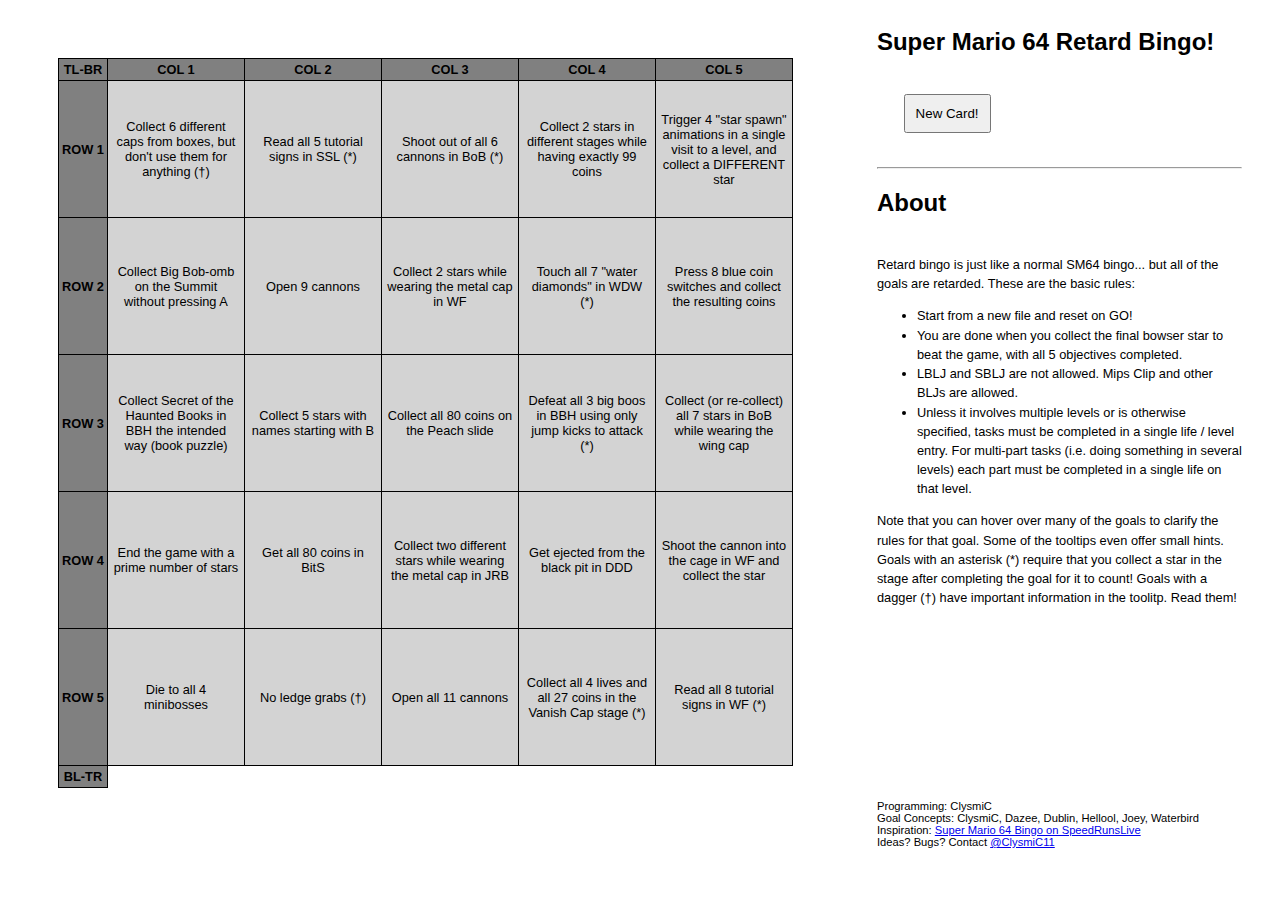
==== html/bingo/index.html @ fcc085b2 "updated. fixed some navigation bugs" ====
<!DOCTYPE html>
<html>
  <head>
    <meta charset="UTF-8">
    <title>SM64 Retard Bingo</title>

    <link rel="stylesheet" type="text/css" href="bingo.css">
    <link rel="stylesheet" type="text/css" href="jquery.qtip.min.css">
  </head>

  
  <body>
    <div id="mainDiv">
      <div id="cardPanel">
        <table>
          <tbody>
            <tr>
              <th id="tlbr">TL-BR</th>
              <th id="col1">COL 1</th>
              <th id="col2">COL 2</th>
              <th id="col3">COL 3</th>
              <th id="col4">COL 4</th>
              <th id="col5">COL 5</th>
            </tr>
            
            <tr>
              <th id="row1">ROW 1</th>
              <td id="0_0">A</td>
              <td id="0_1">B</td>
              <td id="0_2">C</td>
              <td id="0_3">D</td>
              <td id="0_4">E</td>
            </tr>
            
            <tr>
              <th id="row2">ROW 2</th>
              <td id="1_0">F</td>
              <td id="1_1">G</td>
              <td id="1_2">H</td>
              <td id="1_3">I</td>
              <td id="1_4">J</td>
            </tr>
            
            <tr>
              <th id="row3">ROW 3</th>
              <td id="2_0">K</td>
              <td id="2_1">L</td>
              <td id="2_2">M</td>
              <td id="2_3">N</td>
              <td id="2_4">O</td>
            </tr>

            <tr>
              <th id="row4">ROW 4</th>
              <td id="3_0">P</td>
              <td id="3_1">Q</td>
              <td id="3_2">R</td>
              <td id="3_3">S</td>
              <td id="3_4">T</td>
            </tr>

            <tr>
              <th id="row5">ROW 5</th>
              <td id="4_0">U</td>
              <td id="4_1">V</td>
              <td id="4_2">W</td>
              <td id="4_3">X</td>
              <td id="4_4">Y</td>
            </tr>

            <tr>
              <th id="bltr">BL-TR</th>
            </tr>
          </tbody>
        </table>
      </div>

      <div id="rightPanel">
        <h2>Super Mario 64 Retard Bingo!</h2>

        <br>

        <button id="newCardBtn">
          New Card!
        </button>

        <hr>

        <h2 id="aboutLabel">About</h2>

        <br>

        <div id="aboutText">

          Retard bingo is just like a normal SM64 bingo... but all of the goals are retarded. These are the basic rules:

          <ul>
            <li>Start from a new file and reset on GO!</li>
            <li>You are done when you collect the final bowser star to beat the game, with all 5 objectives completed.</li>
            <li>LBLJ and SBLJ are not allowed. Mips Clip and other BLJs are allowed.</li>
			<li>Unless it involves multiple levels or is otherwise specified, tasks must be completed in a single life / level entry. For multi-part tasks (i.e. doing something in several levels) each part must be completed in a single life on that level.</li>
          </ul>

          Note that you can hover over many of the goals to clarify the rules for that goal. Some of the tooltips even offer small hints. Goals with an asterisk (*) require that you collect a star in the stage after completing the goal for it to count! Goals with a dagger (&dagger;) have important information in the toolitp. Read them!
        </div>

        <div id="creditText">
          Programming: ClysmiC

          <br>

          Goal Concepts: ClysmiC, Dazee, Dublin, Hellool, Joey, Waterbird

          <br>

          Inspiration: <a href="http://www.speedrunslive.com/tools/sm64-bingo/">Super Mario 64 Bingo on SpeedRunsLive</a>

          <br>

          Ideas? Bugs? Contact <a href="https://twitter.com/ClysmiC11">@ClysmiC11</a>
        </div>
      </div>
    </div>

    <script src="jquery-3.1.1.min.js"></script>
    <script src="jquery.qtip.min.js"></script>
    <script src="seedrandom.js"></script>

	<script src="goals.js"></script>
	<script src="synergy.js"></script>
    <script src="bingo.js"></script>
  </body>
</html>
---- html/bingo/bingo.css ----
#mainDiv {
}

table {
	margin: 50px 80px 0px 50px;
	border-collapse: collapse;

	font-family: arial;
	font-size: 80%;
	text-align: center;
	text-wrap: break-word;
	cursor: pointer;

	/* unselectable text */
	-webkit-touch-callout: none;
	-webkit-user-select: none;
	-khtml-user-select: none;
	-moz-user-select: none;
	-ms-user-select: none;
	user-select: none;
}

tbody {
	float: left;
	display: table-row-group;
}

th {
	background-color: Gray;
	border: 1px solid black;
	padding: 3px;
}

td {
	display: table-cell;
	border: 1px solid black;
	padding: 5px;
	background-color: LightGray;
	visibility: hidden;
}

td:hover,
td.fakeHover {
	background-color: Gray;
}

td.greenCell {
	background-color: LightGreen;
}

td.greenCell:hover,
td.greenCell.fakeHover {
	background-color: Green;
}

td.redCell {
	background-color: LightCoral;
}
td.redCell:hover {
	background-color: Red;
}

#cardPanel {
	display: inline-block;
}
#rightPanel {
	display: inline-block;
	vertical-align: top;
	position: relative;
}

#newCardBtn {
	padding: 10px;
	margin-left: 2em;
	margin-bottom: 2em;
}

h2 {
	font-family: arial;
	font-size: 150%;
}

#aboutText {
	font-size: 80%;
	font-family: arial;
	line-height: 1.5em;
}

#creditText {
	font-size: 70%;
	font-family: arial;
	position: absolute;
	bottom: 0px;
}
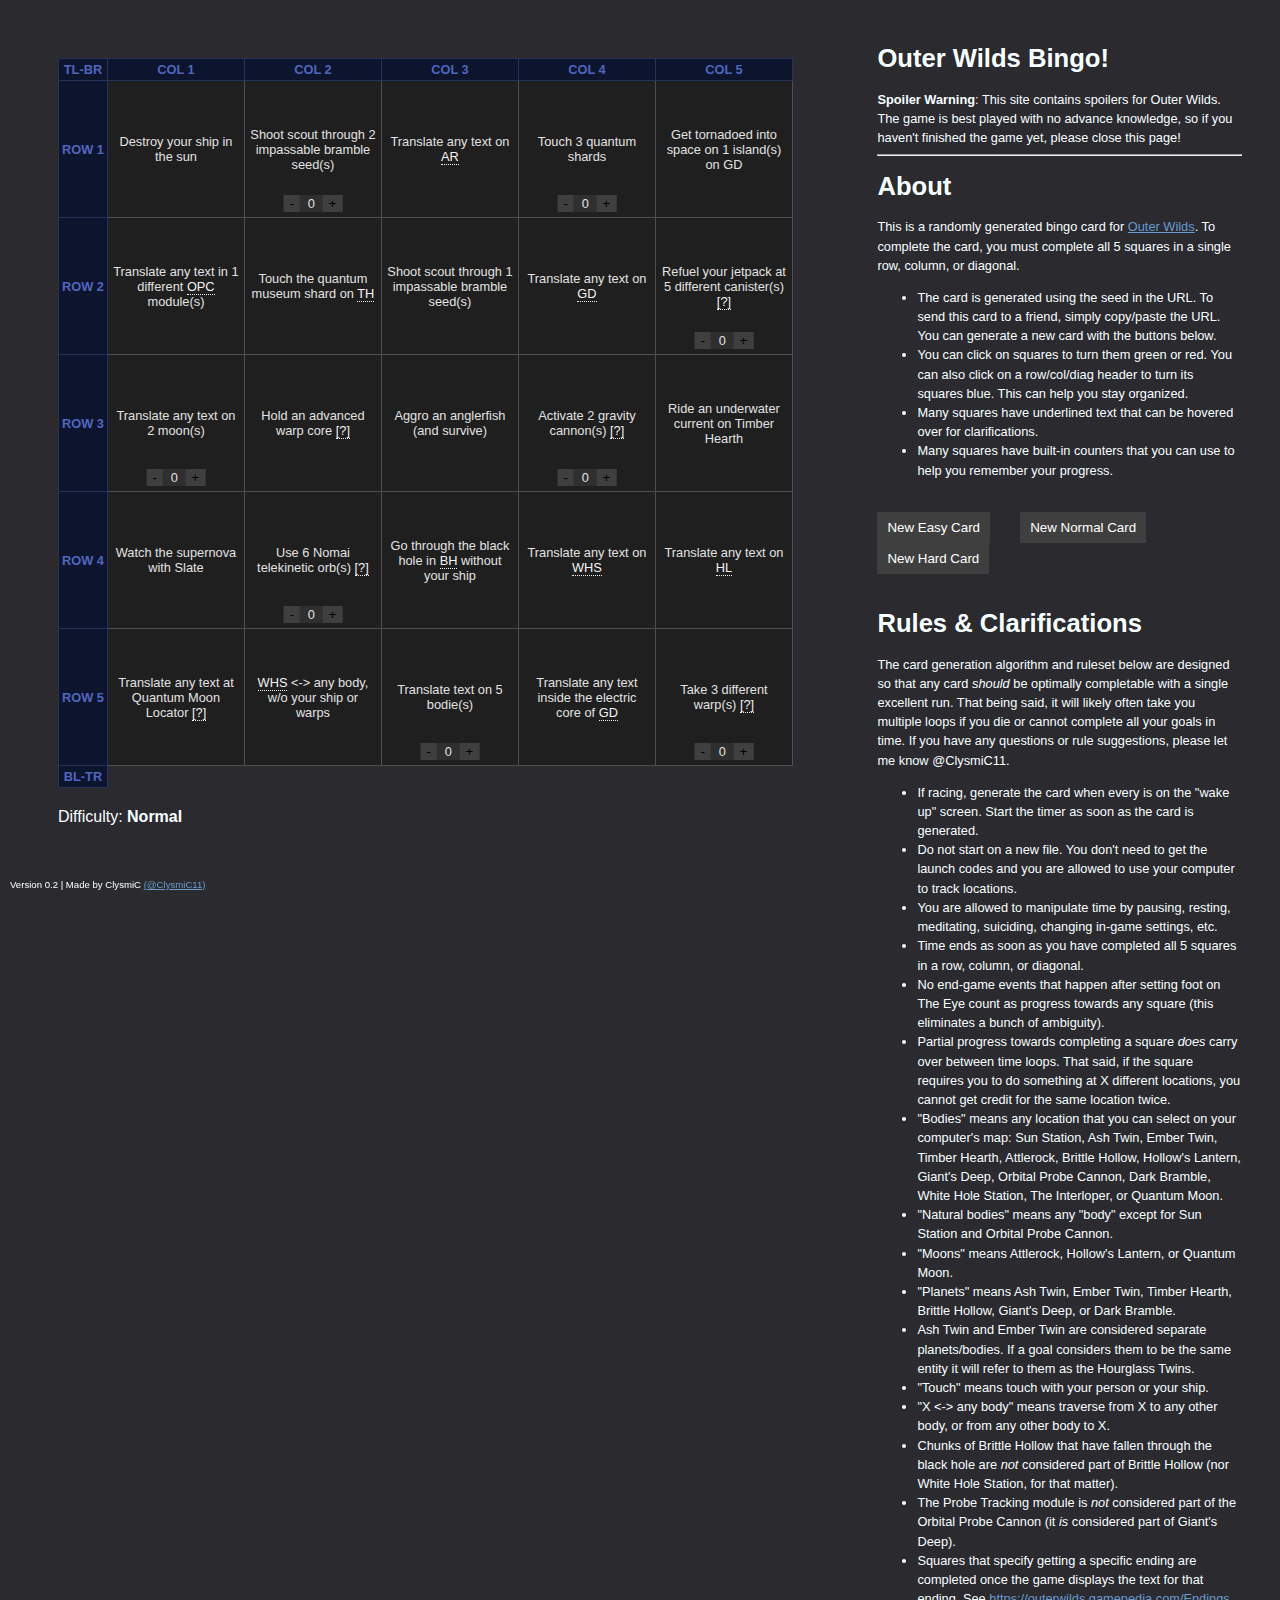
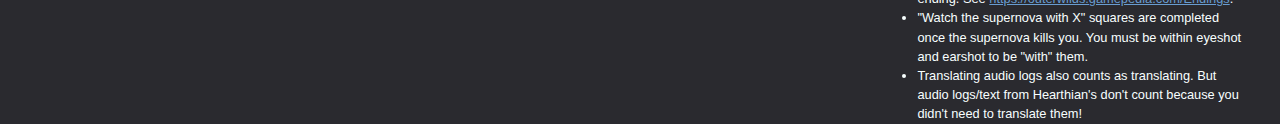
==== commit 53f5abec: "outer wilds bingo" ====
--- a/html/bingo/index.html
+++ b/html/bingo/index.html
@@ -1,133 +1,159 @@
-<!DOCTYPE html>
-<html>
-  <head>
-    <meta charset="UTF-8">
-    <title>SM64 Retard Bingo</title>
-
-    <link rel="stylesheet" type="text/css" href="bingo.css">
-    <link rel="stylesheet" type="text/css" href="jquery.qtip.min.css">
-  </head>
-
-  
-  <body>
-    <div id="mainDiv">
-      <div id="cardPanel">
-        <table>
-          <tbody>
-            <tr>
-              <th id="tlbr">TL-BR</th>
-              <th id="col1">COL 1</th>
-              <th id="col2">COL 2</th>
-              <th id="col3">COL 3</th>
-              <th id="col4">COL 4</th>
-              <th id="col5">COL 5</th>
-            </tr>
-            
-            <tr>
-              <th id="row1">ROW 1</th>
-              <td id="0_0">A</td>
-              <td id="0_1">B</td>
-              <td id="0_2">C</td>
-              <td id="0_3">D</td>
-              <td id="0_4">E</td>
-            </tr>
-            
-            <tr>
-              <th id="row2">ROW 2</th>
-              <td id="1_0">F</td>
-              <td id="1_1">G</td>
-              <td id="1_2">H</td>
-              <td id="1_3">I</td>
-              <td id="1_4">J</td>
-            </tr>
-            
-            <tr>
-              <th id="row3">ROW 3</th>
-              <td id="2_0">K</td>
-              <td id="2_1">L</td>
-              <td id="2_2">M</td>
-              <td id="2_3">N</td>
-              <td id="2_4">O</td>
-            </tr>
-
-            <tr>
-              <th id="row4">ROW 4</th>
-              <td id="3_0">P</td>
-              <td id="3_1">Q</td>
-              <td id="3_2">R</td>
-              <td id="3_3">S</td>
-              <td id="3_4">T</td>
-            </tr>
-
-            <tr>
-              <th id="row5">ROW 5</th>
-              <td id="4_0">U</td>
-              <td id="4_1">V</td>
-              <td id="4_2">W</td>
-              <td id="4_3">X</td>
-              <td id="4_4">Y</td>
-            </tr>
-
-            <tr>
-              <th id="bltr">BL-TR</th>
-            </tr>
-          </tbody>
-        </table>
-      </div>
-
-      <div id="rightPanel">
-        <h2>Super Mario 64 Retard Bingo!</h2>
-
-        <br>
-
-        <button id="newCardBtn">
-          New Card!
-        </button>
-
-        <hr>
-
-        <h2 id="aboutLabel">About</h2>
-
-        <br>
-
-        <div id="aboutText">
-
-          Retard bingo is just like a normal SM64 bingo... but all of the goals are retarded. These are the basic rules:
-
-          <ul>
-            <li>Start from a new file and reset on GO!</li>
-            <li>You are done when you collect the final bowser star to beat the game, with all 5 objectives completed.</li>
-            <li>LBLJ and SBLJ are not allowed. Mips Clip and other BLJs are allowed.</li>
-			<li>Unless it involves multiple levels or is otherwise specified, tasks must be completed in a single life / level entry. For multi-part tasks (i.e. doing something in several levels) each part must be completed in a single life on that level.</li>
-          </ul>
-
-          Note that you can hover over many of the goals to clarify the rules for that goal. Some of the tooltips even offer small hints. Goals with an asterisk (*) require that you collect a star in the stage after completing the goal for it to count! Goals with a dagger (&dagger;) have important information in the toolitp. Read them!
-        </div>
-
-        <div id="creditText">
-          Programming: ClysmiC
-
-          <br>
-
-          Goal Concepts: ClysmiC, Dazee, Dublin, Hellool, Joey, Waterbird
-
-          <br>
-
-          Inspiration: <a href="http://www.speedrunslive.com/tools/sm64-bingo/">Super Mario 64 Bingo on SpeedRunsLive</a>
-
-          <br>
-
-          Ideas? Bugs? Contact <a href="https://twitter.com/ClysmiC11">@ClysmiC11</a>
-        </div>
-      </div>
-    </div>
-
-    <script src="jquery-3.1.1.min.js"></script>
-    <script src="jquery.qtip.min.js"></script>
-    <script src="seedrandom.js"></script>
-
-	<script src="goals.js"></script>
-	<script src="synergy.js"></script>
-    <script src="bingo.js"></script>
-  </body>
-</html>
+﻿<!DOCTYPE html>
+<html>
+<head>
+	<meta charset="UTF-8">
+	<title>Outer Wilds Bingo</title>
+
+	<link rel="stylesheet" type="text/css" href="bingo.css">
+</head>
+
+
+<body>
+	<div id="panelMain">
+		<div id="panelCard">
+			<table>
+				<tbody>
+					<tr>
+						<th id="tlbr">TL-BR</th>
+						<th id="col1">COL 1</th>
+						<th id="col2">COL 2</th>
+						<th id="col3">COL 3</th>
+						<th id="col4">COL 4</th>
+						<th id="col5">COL 5</th>
+					</tr>
+
+					<tr>
+						<th id="row1">ROW 1</th>
+						<td id="0_0">A</td>
+						<td id="0_1">B</td>
+						<td id="0_2">C</td>
+						<td id="0_3">D</td>
+						<td id="0_4">E</td>
+					</tr>
+
+					<tr>
+						<th id="row2">ROW 2</th>
+						<td id="1_0">F</td>
+						<td id="1_1">G</td>
+						<td id="1_2">H</td>
+						<td id="1_3">I</td>
+						<td id="1_4">J</td>
+					</tr>
+
+					<tr>
+						<th id="row3">ROW 3</th>
+						<td id="2_0">K</td>
+						<td id="2_1">L</td>
+						<td id="2_2">M</td>
+						<td id="2_3">N</td>
+						<td id="2_4">O</td>
+					</tr>
+
+					<tr>
+						<th id="row4">ROW 4</th>
+						<td id="3_0">P</td>
+						<td id="3_1">Q</td>
+						<td id="3_2">R</td>
+						<td id="3_3">S</td>
+						<td id="3_4">T</td>
+					</tr>
+
+					<tr>
+						<th id="row5">ROW 5</th>
+						<td id="4_0">U</td>
+						<td id="4_1">V</td>
+						<td id="4_2">W</td>
+						<td id="4_3">X</td>
+						<td id="4_4">Y</td>
+					</tr>
+
+					<tr>
+						<th id="bltr">BL-TR</th>
+					</tr>
+				</tbody>
+			</table>
+
+			<div id="txtDifficulty">
+				Difficulty: <span id="spanDifficulty">Normal</span>
+			</div>
+		</div>      <!--panelCard-->
+
+		<div id="panelRight">
+			<h2>Outer Wilds Bingo!</h2>
+
+			<b>Spoiler Warning</b>: This site contains spoilers for Outer Wilds. The game is best played with no advance knowledge,
+			so if you haven't finished the game yet, please close this page!
+
+			<hr>
+
+			<h2 id="labelAbout">About</h2>
+
+			<div id="txtAbout">
+				This is a randomly generated bingo card for <a href="https://www.mobiusdigitalgames.com/outer-wilds.html">Outer Wilds</a>. To complete the card, you must complete all 5 squares in a single row, column, or diagonal.
+
+				<ul>
+					<li>The card is generated using the seed in the URL. To send this card to a friend, simply copy/paste the URL. You can generate a new card with the buttons below.</li>
+					<li>You can click on squares to turn them green or red. You can also click on a row/col/diag header to turn its squares blue. This can help you stay organized.</li>
+					<li>Many squares have underlined text that can be hovered over for clarifications.</li>
+                    <li>Many squares have built-in counters that you can use to help you remember your progress.</li>
+				</ul>
+			</div>      <!--txtAbout-->
+
+			<br>
+
+			<div id="panelNewCard">
+				<button id="btnNewEasyCard" class="btnNewCard">
+					New Easy Card
+				</button>
+
+				<button id="btnNewNormalCard" class="btnNewCard">
+					New Normal Card
+				</button>
+
+				<button id="btnNewHardCard" class="btnNewCard">
+					New Hard Card
+				</button>
+			</div>      <!-- panelNewCard -->
+
+			<br>
+
+			<h2 id="labelRules">Rules &amp; Clarifications</h2>
+
+			<div id="txtRules">
+
+				The card generation algorithm and ruleset below are designed so that any card <i>should</i> be optimally completable with a single excellent run. That being said, it will likely
+				often take you multiple loops if you die or cannot complete all your goals in time. If you have any questions or rule suggestions, please let me know @ClysmiC11.
+
+				<ul>
+					<li>If racing, generate the card when every is on the "wake up" screen. Start the timer as soon as the card is generated.</li>
+					<li>Do not start on a new file. You don't need to get the launch codes and you are allowed to use your computer to track locations.</li>
+					<li>You are allowed to manipulate time by pausing, resting, meditating, suiciding, changing in-game settings, etc.</li>
+					<li>Time ends as soon as you have completed all 5 squares in a row, column, or diagonal.</li>
+					<li>No end-game events that happen after setting foot on The Eye count as progress towards any square (this eliminates a bunch of ambiguity).</li>
+					<li>Partial progress towards completing a square <i>does</i> carry over between time loops. That said, if the square requires you to do something at X different locations, you cannot get credit for the same location twice.</li>
+					<li>"Bodies" means any location that you can select on your computer's map: Sun Station, Ash Twin, Ember Twin, Timber Hearth, Attlerock, Brittle Hollow, Hollow's Lantern, Giant's Deep, Orbital Probe Cannon, Dark Bramble, White Hole Station, The Interloper, or Quantum Moon.</li>
+					<li>"Natural bodies" means any "body" except for Sun Station and Orbital Probe Cannon.</li>
+					<li>"Moons" means Attlerock, Hollow's Lantern, or Quantum Moon.</li>
+					<li>"Planets" means Ash Twin, Ember Twin, Timber Hearth, Brittle Hollow, Giant's Deep, or Dark Bramble.</li>
+					<li>Ash Twin and Ember Twin are considered separate planets/bodies. If a goal considers them to be the same entity it will refer to them as the Hourglass Twins.</li>
+					<li>"Touch" means touch with your person or your ship.</li>
+					<li>"X &lt;-&gt; any body" means traverse from X to any other body, or from any other body to X.</li>
+					<li>Chunks of Brittle Hollow that have fallen through the black hole are <i>not</i> considered part of Brittle Hollow (nor White Hole Station, for that matter).</li>
+					<li>The Probe Tracking module is <i>not</i> considered part of the Orbital Probe Cannon (it <i>is</i> considered part of Giant's Deep).</li>
+					<li>Squares that specify getting a specific ending are completed once the game displays the text for that ending. See <a href="https://outerwilds.gamepedia.com/Endings">https://outerwilds.gamepedia.com/Endings</a>.</li>
+					<li>"Watch the supernova with X" squares are completed once the supernova kills you. You must be within eyeshot and earshot to be "with" them.</li>
+					<li>Translating audio logs also counts as translating. But audio logs/text from Hearthian's don't count because you didn't need to translate them!</li>
+				</ul>
+			</div>      <!--txtAbout-->
+		</div>      <!--panelRight-->
+	</div>      <!--panelMain-->
+
+	<div id="txtCredit">
+		Version 0.2 | Made by ClysmiC <a href="https://twitter.com/ClysmiC11">(@ClysmiC11)</a>
+	</div>
+
+	<script src="./manifest/manifest.js"></script>
+	<script src="./rng.js"></script>
+	<script src="./bingo.js"></script>
+</body>
+</html>--- a/html/bingo/bingo.css
+++ b/html/bingo/bingo.css
@@ -1,94 +1,238 @@
-#mainDiv {
-}
-
-table {
-	margin: 50px 80px 0px 50px;
-	border-collapse: collapse;
-
-	font-family: arial;
-	font-size: 80%;
-	text-align: center;
-	text-wrap: break-word;
-	cursor: pointer;
-
-	/* unselectable text */
-	-webkit-touch-callout: none;
-	-webkit-user-select: none;
-	-khtml-user-select: none;
-	-moz-user-select: none;
-	-ms-user-select: none;
-	user-select: none;
-}
-
-tbody {
-	float: left;
-	display: table-row-group;
-}
-
-th {
-	background-color: Gray;
-	border: 1px solid black;
-	padding: 3px;
-}
-
-td {
-	display: table-cell;
-	border: 1px solid black;
-	padding: 5px;
-	background-color: LightGray;
-	visibility: hidden;
-}
-
-td:hover,
-td.fakeHover {
-	background-color: Gray;
-}
-
-td.greenCell {
-	background-color: LightGreen;
-}
-
-td.greenCell:hover,
-td.greenCell.fakeHover {
-	background-color: Green;
-}
-
-td.redCell {
-	background-color: LightCoral;
-}
-td.redCell:hover {
-	background-color: Red;
-}
-
-#cardPanel {
-	display: inline-block;
-}
-#rightPanel {
-	display: inline-block;
-	vertical-align: top;
-	position: relative;
-}
-
-#newCardBtn {
-	padding: 10px;
-	margin-left: 2em;
-	margin-bottom: 2em;
-}
-
-h2 {
-	font-family: arial;
-	font-size: 150%;
-}
-
-#aboutText {
-	font-size: 80%;
-	font-family: arial;
-	line-height: 1.5em;
-}
-
-#creditText {
-	font-size: 70%;
-	font-family: arial;
-	position: absolute;
-	bottom: 0px;
-}
+body {
+	background-color: #2A2A2F;
+	color: #F8FFFF;
+
+	font-family: arial;
+}
+
+
+
+/* TABLE */
+
+table {
+	margin: 50px 80px 0px 50px;
+	border-collapse: collapse;
+
+	font-family: arial;
+	font-size: 0.8rem;
+	text-align: center;
+	word-wrap: break-word;
+	cursor: pointer;
+
+	/* unselectable text */
+
+	-webkit-touch-callout: none;
+	-webkit-user-select: none;
+	-moz-user-select: none;
+	-ms-user-select: none;
+	user-select: none;
+}
+
+th {
+	background-color: #0D142D;
+	border: 1px solid #253456;
+	color: #5066BF;
+	padding: 3px;
+}
+
+th:hover,
+th.selected {
+	background-color: #000042;
+}
+
+td {
+	display: table-cell;
+    position: relative;
+	border: 1px solid #4F4F4F;
+	color: #E2E2E2;
+	padding: 5px;
+	background-color: #1F1F1F;
+}
+
+td.fakeHover {
+	background-color: #000029;
+}
+
+td.preselected,
+td.selected {
+	background-color: #000042;
+}
+
+td:hover {
+	background-color: #000029;
+}
+
+td.greenCell {
+	background-color: #315E3F;
+}
+
+td.greenCell:hover {
+	background-color: #357A49;
+}
+
+td.redCell {
+	background-color: #63352F;
+}
+td.redCell:hover {
+	background-color: #7F3930;
+}
+
+
+
+/* TEXT */
+
+
+#panelRight {
+	font-size: 0.8rem;
+	font-family: arial;
+	line-height: 1.5em;
+	margin-top: 20px;
+	margin-bottom: 20px;
+}
+
+h2 {
+	font-family: arial;
+	font-size: 200%;
+}
+
+#txtDifficulty {
+	margin-top: 20px;
+	margin-left: 50px;
+}
+
+#txtCredit {
+	font-size: 0.6rem;
+	font-family: arial;
+	position: fixed;
+	bottom: 10px;
+	left: 10px;
+}
+
+
+
+/* TOOLTIP */
+
+.ttCrumb {
+	color: #F2F2F2;
+	border-bottom: 1px dotted #F2F2F2;
+	position: relative;
+}
+
+.ttText {
+	visibility: hidden;
+	width: 150px;
+	background-color: #555;
+	color: #fff;
+	text-align: center;
+	padding: 10px 5px;
+	border-radius: 6px;
+
+	position: absolute;
+	z-index: 1;
+	top: 200%;
+	left: 50%;
+	margin-left: -75px;
+	opacity: 0;
+	transition: opacity 0.3s;
+}
+
+.ttText::after {
+	content: "";
+	position: absolute;
+	bottom: 100%;
+	left: 50%;
+	margin-left: -12.5px;
+	border-width: 10px;
+	border-style: solid;
+	border-color: transparent transparent #555 transparent;
+}
+
+.ttCrumb:hover > .ttText {
+	visibility: visible;
+	opacity: 1;
+}
+
+.panelTracker {
+    display: inline-block;
+    position: absolute;
+
+    left: 50%;
+    transform: translate(-50%);
+    bottom: 5px;
+
+    background-color: #2F2F2F;
+
+    white-space: nowrap;
+}
+
+.txtTracker {
+    display: inline-block;
+    padding-left: 0.6em;
+    padding-right: 0.6em;
+}
+
+button {
+    cursor: pointer;
+    border: none;
+    background-color: #3F3F3F;
+}
+
+button:hover {
+    background-color: #5F5F5F;
+}
+
+.btnTrackerMinus,
+.btnTrackerPlus {
+    display: inline-block;
+}
+
+
+/* ETC */
+
+#panelMain{
+	visibility: hidden;     /* Revealed after JS computes layout */
+}
+
+#panelCard {
+	display: inline-block;
+}
+
+#panelRight {
+	display: inline-block;
+	vertical-align: top;
+	position: relative;
+}
+
+#panelRadio {
+	display: inline-block;
+}
+
+.btnNewCard {
+	display: inline-block;
+	margin-right: 2em;
+
+    color: white;
+
+	padding: 8px 10px;
+}
+
+#spanDifficulty {
+	font-weight: bold;
+}
+
+
+/* unvisited link */
+a:link,
+a:visited {
+  color: #689CD0;
+}
+
+/* mouse over link */
+a:hover {
+  color: #5FB2BF;
+}
+
+/* selected link */
+a:active {
+  color: #86D5E0;
+}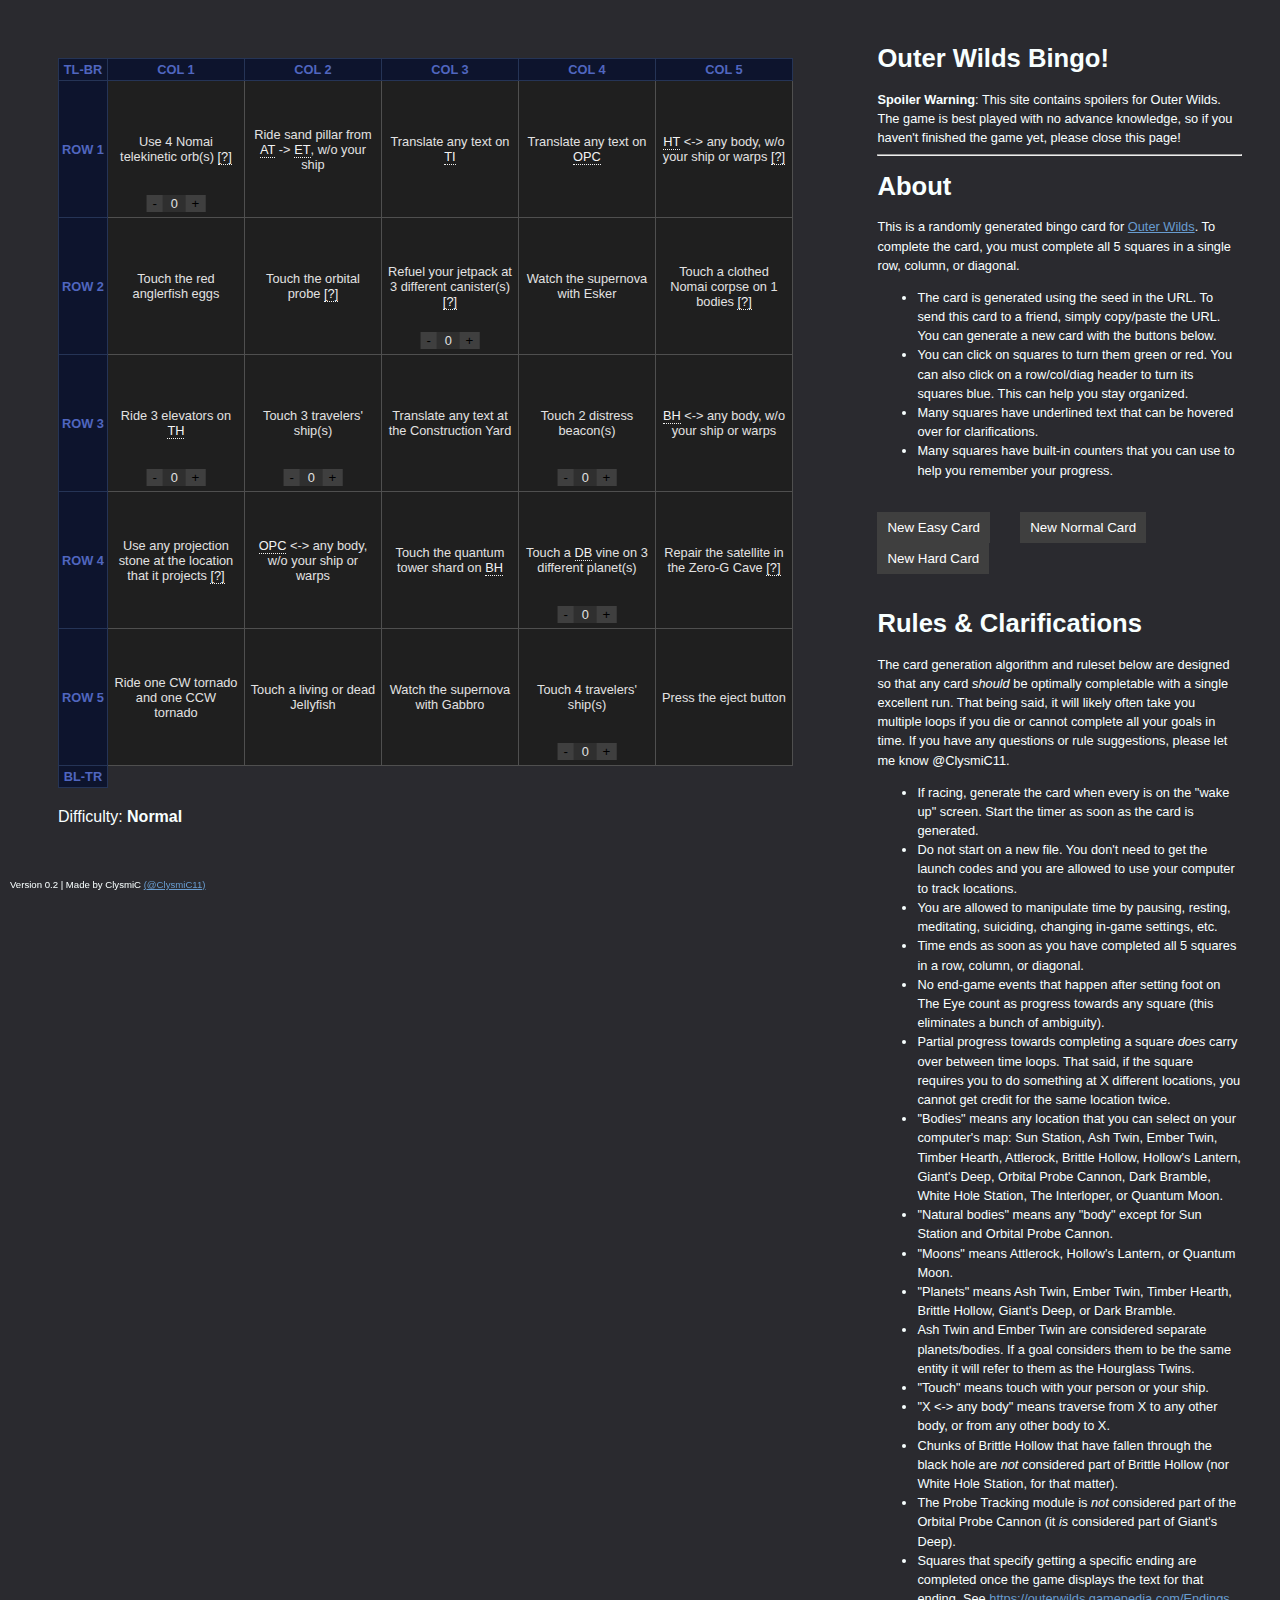
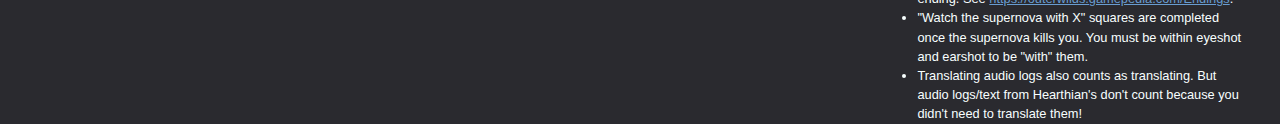
==== commit 90228660: "fix favicon. fix broken konami code" ====
--- a/html/bingo/index.html
+++ b/html/bingo/index.html
@@ -5,6 +5,9 @@
 	<title>Outer Wilds Bingo</title>
 
 	<link rel="stylesheet" type="text/css" href="bingo.css">
+    <link rel="icon"
+          type="image/png"
+          href="img/icon.png">
 </head>
 
 
